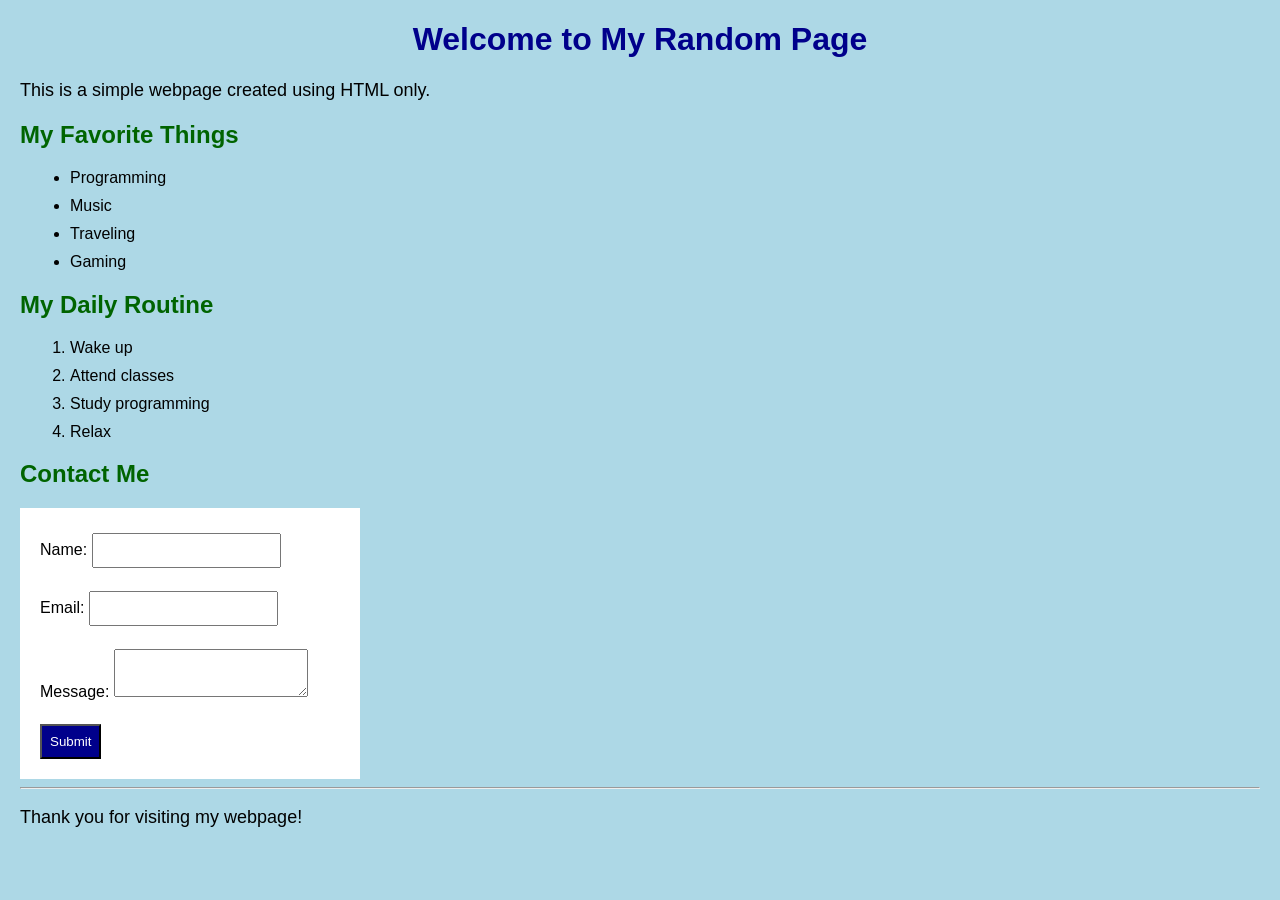
==== index.html @ fa25a8d3 "Lab Task Done" ====
<!DOCTYPE html>
<html>
<head>
    <title>My Random Page</title>
    <link rel="stylesheet" href="style.css">
    
</head>
<body>

    <h1>Welcome to My Random Page</h1>

    <p>This is a simple webpage created using HTML only.</p>

    <h2>My Favorite Things</h2>

  <ul>
        <li>Programming</li>
        <li>Music</li>
        <li>Traveling</li>
        <li>Gaming</li>
    </ul>

    <h2>My Daily Routine</h2>

    <ol>
        <li>Wake up</li>
        <li>Attend classes</li>
        <li>Study programming</li>
        <li>Relax</li>
    </ol>

    <h2>Contact Me</h2>

    <form>
        <label for="name">Name:</label>
        <input type="text" id="name" name="name">

        <br><br>

        <label for="email">Email:</label>
        <input type="email" id="email" name="email">

        <br><br>

        <label for="message">Message:</label>
        <textarea id="message" name="message"></textarea>

        <br><br>

        <input type="submit" value="Submit">
    </form>

    <hr>

    <p>Thank you for visiting my webpage!</p>

</body>
</html>
---- style.css ----
body {
    font-family: Arial, sans-serif;
    background-color: lightblue;
    margin: 20px;
}

h1 {
    color: darkblue;
    text-align: center;
}

h2 {
    color: darkgreen;
}

p {
    font-size: 18px;
}

li {
    margin: 10px;
}

form {
    background-color: white;
    padding: 20px;
    width: 300px;
}

input, textarea {
    margin-top: 5px;
    padding: 8px;
}

input[type="submit"] {
    background-color: darkblue;
    color: white;
    cursor: pointer;
}
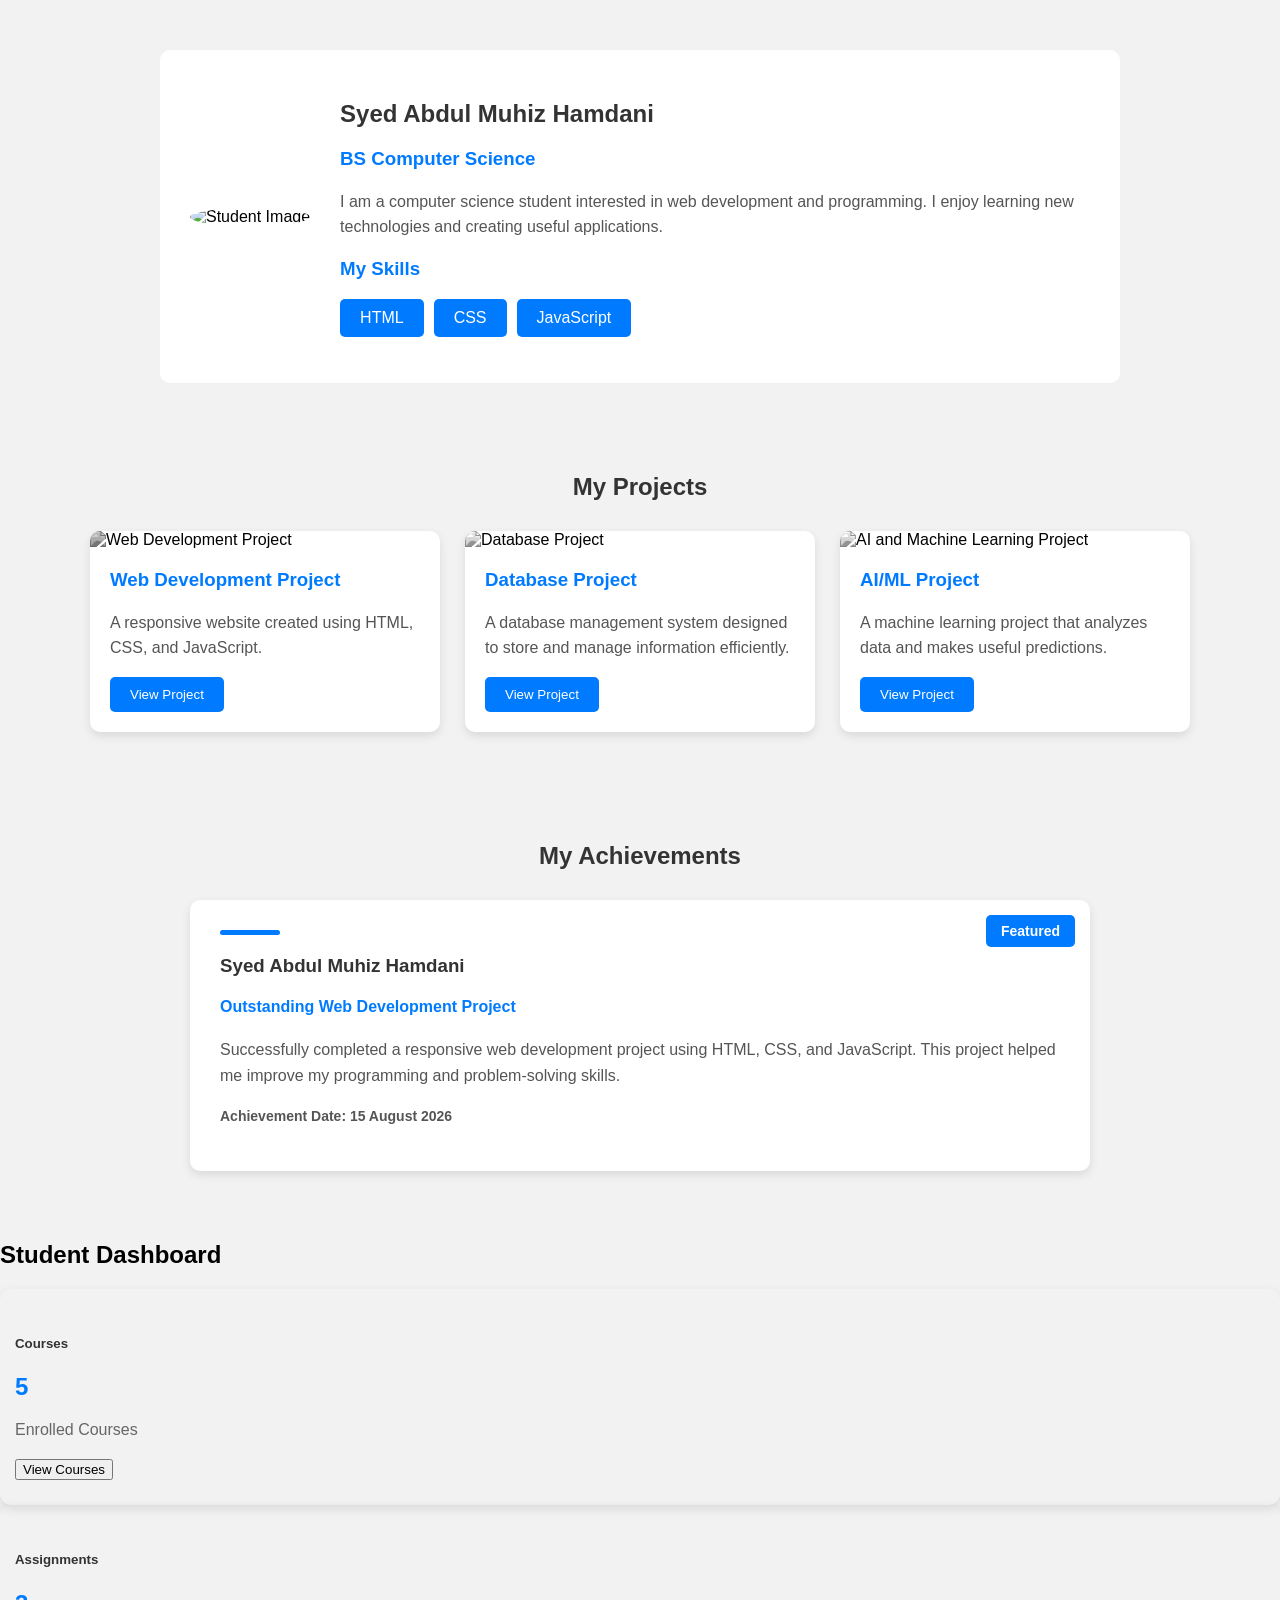
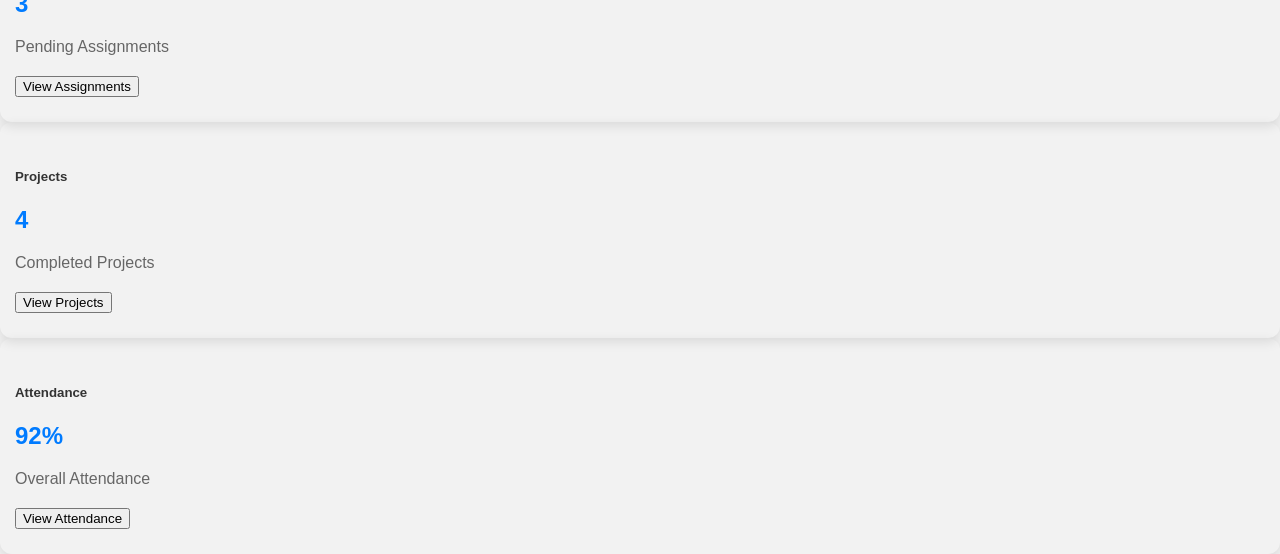
==== commit e727b933: "Complete Lab 2 practical task" ====
--- a/index.html
+++ b/index.html
@@ -1,59 +1,178 @@
 
 <!DOCTYPE html>
-<html>
+<html lang="en">
 <head>
-    <title>My Random Page</title>
+    <meta charset="UTF-8">
+    <meta name="viewport" content="width=device-width, initial-scale=1.0">
+    <title>Student Portfolio</title>
+
+    <link rel="stylesheet" href="bootstrap.css">
     <link rel="stylesheet" href="style.css">
-    
 </head>
 <body>
 
-    <h1>Welcome to My Random Page</h1>
+    <section class="student-profile">
+        <div class="profile-image">
+            <img src="student.jpg" alt="Student Image">
+        </div>
 
-    <p>This is a simple webpage created using HTML only.</p>
+        <div class="profile-info">
+            <h1>Syed Abdul Muhiz Hamdani</h1>
 
-    <h2>My Favorite Things</h2>
+            <h3>BS Computer Science</h3>
 
-  <ul>
-        <li>Programming</li>
-        <li>Music</li>
-        <li>Traveling</li>
-        <li>Gaming</li>
-    </ul>
+            <p>
+                I am a computer science student interested in
+                web development and programming. I enjoy learning
+                new technologies and creating useful applications.
+            </p>
 
-    <h2>My Daily Routine</h2>
+            <h3>My Skills</h3>
 
-    <ol>
-        <li>Wake up</li>
-        <li>Attend classes</li>
-        <li>Study programming</li>
-        <li>Relax</li>
-    </ol>
+            <ul class="skills">
+                <li>HTML</li>
+                <li>CSS</li>
+                <li>JavaScript</li>
+            </ul>
+        </div>
+    </section>
 
-    <h2>Contact Me</h2>
+    <section class="projects-section">
+        <h2>My Projects</h2>
 
-    <form>
-        <label for="name">Name:</label>
-        <input type="text" id="name" name="name">
+        <div class="projects-container">
 
-        <br><br>
+            <div class="project-card">
+                <img
+                    src="https://images.unsplash.com/photo-1498050108023-c5249f4df085?w=600"
+                    alt="Web Development Project"
+                    class="project-image web-image"
+                >
 
-        <label for="email">Email:</label>
-        <input type="email" id="email" name="email">
+                <div class="project-info">
+                    <h3>Web Development Project</h3>
 
-        <br><br>
+                    <p>
+                        A responsive website created using
+                        HTML, CSS, and JavaScript.
+                    </p>
 
-        <label for="message">Message:</label>
-        <textarea id="message" name="message"></textarea>
+                    <button>View Project</button>
+                </div>
+            </div>
 
-        <br><br>
+            <div class="project-card">
+                <img
+                    src="https://images.unsplash.com/photo-1544383835-bda2bc66a55d?w=600"
+                    alt="Database Project"
+                    class="project-image"
+                >
 
-        <input type="submit" value="Submit">
-    </form>
+                <div class="project-info">
+                    <h3>Database Project</h3>
 
-    <hr>
+                    <p>
+                        A database management system designed
+                        to store and manage information efficiently.
+                    </p>
 
-    <p>Thank you for visiting my webpage!</p>
+                    <button>View Project</button>
+                </div>
+            </div>
+
+            <div class="project-card">
+                <img
+                    src="https://images.unsplash.com/photo-1677442136019-21780ecad995?w=600"
+                    alt="AI and Machine Learning Project"
+                    class="project-image"
+                >
+
+                <div class="project-info">
+                    <h3>AI/ML Project</h3>
+
+                    <p>
+                        A machine learning project that analyzes
+                        data and makes useful predictions.
+                    </p>
+
+                    <button>View Project</button>
+                </div>
+            </div>
+
+        </div>
+    </section>
+    
+<section class="achievement-section">
+
+    <h2>My Achievements</h2>
+
+    <div class="achievement-card">
+
+        <span class="featured-badge">Featured</span>
+
+        <h3>Syed Abdul Muhiz Hamdani</h3>
+
+        <h4>Outstanding Web Development Project</h4>
+
+        <p>
+            Successfully completed a responsive web development
+            project using HTML, CSS, and JavaScript. This project
+            helped me improve my programming and problem-solving skills.
+        </p>
+
+        <p class="achievement-date">
+            Achievement Date: 15 August 2026
+        </p>
+
+    </div>
+
+</section>
+
+<section class="container my-5">
+
+    <h2 class="text-center mb-4">Student Dashboard</h2>
+
+    <div class="d-flex justify-content-between align-items-stretch flex-wrap gap-3">
+
+        <div class="card dashboard-card flex-fill">
+            <div class="card-body text-center">
+                <h5 class="card-title">Courses</h5>
+                <h2 class="dashboard-number">5</h2>
+                <p class="card-text">Enrolled Courses</p>
+                <button class="btn btn-primary">View Courses</button>
+            </div>
+        </div>
+
+        <div class="card dashboard-card flex-fill">
+            <div class="card-body text-center">
+                <h5 class="card-title">Assignments</h5>
+                <h2 class="dashboard-number">3</h2>
+                <p class="card-text">Pending Assignments</p>
+                <button class="btn btn-success">View Assignments</button>
+            </div>
+        </div>
+
+        <div class="card dashboard-card flex-fill">
+            <div class="card-body text-center">
+                <h5 class="card-title">Projects</h5>
+                <h2 class="dashboard-number">4</h2>
+                <p class="card-text">Completed Projects</p>
+                <button class="btn btn-warning">View Projects</button>
+            </div>
+        </div>
+
+        <div class="card dashboard-card flex-fill">
+            <div class="card-body text-center">
+                <h5 class="card-title">Attendance</h5>
+                <h2 class="dashboard-number">92%</h2>
+                <p class="card-text">Overall Attendance</p>
+                <button class="btn btn-info">View Attendance</button>
+            </div>
+        </div>
+
+    </div>
+
+</section>
 
 </body>
 </html>
--- a/style.css
+++ b/style.css
@@ -1,40 +1,292 @@
 
 body {
+    margin: 0;
     font-family: Arial, sans-serif;
-    background-color: lightblue;
-    margin: 20px;
-}
-
-h1 {
-    color: darkblue;
+    background-color: #f2f2f2;
+}
+
+/* Student Profile */
+
+.student-profile {
+    display: flex;
+    justify-content: center;
+    align-items: center;
+    flex-wrap: wrap;
+    gap: 30px;
+    max-width: 900px;
+    margin: 50px auto;
+    padding: 30px;
+    background-color: white;
+    border-radius: 10px;
+}
+
+.profile-image img {
+    width: 250px;
+    height: 250px;
+    object-fit: cover;
+    border-radius: 50%;
+}
+
+.profile-info {
+    flex: 1;
+    min-width: 250px;
+}
+
+.profile-info h1 {
+    color: #333;
+}
+
+.profile-info h3 {
+    color: #007bff;
+}
+
+.profile-info p {
+    color: #555;
+    line-height: 1.6;
+}
+
+.skills {
+    display: flex;
+    flex-wrap: wrap;
+    gap: 10px;
+    padding: 0;
+    list-style: none;
+}
+
+.skills li {
+    background-color: #007bff;
+    color: white;
+    padding: 10px 20px;
+    border-radius: 5px;
+}
+
+/* Projects Section */
+
+.projects-section {
+    max-width: 1100px;
+    margin: 50px auto;
+    padding: 20px;
+}
+
+.projects-section h2 {
     text-align: center;
-}
-
-h2 {
-    color: darkgreen;
-}
-
-p {
-    font-size: 18px;
-}
-
-li {
-    margin: 10px;
-}
-
-form {
+    color: #333;
+    margin-bottom: 30px;
+}
+
+.projects-container {
+    display: flex;
+    justify-content: center;
+    align-items: stretch;
+    flex-wrap: wrap;
+    gap: 25px;
+}
+
+.project-card {
+    flex: 1 1 280px;
+    max-width: 350px;
     background-color: white;
+    border-radius: 10px;
+    overflow: hidden;
+    box-shadow: 0 4px 10px rgba(0, 0, 0, 0.1);
+    transition: transform 0.3s ease, box-shadow 0.3s ease;
+}
+
+.project-card:hover {
+    transform: translateY(-10px) scale(1.02);
+    box-shadow: 0 8px 20px rgba(0, 0, 0, 0.2);
+}
+
+.project-image {
+    width: 100%;
+    height: 200px;
+    object-fit: cover;
+    filter: grayscale(100%);
+    transition: filter 0.3s ease;
+}
+
+.project-image:hover {
+    filter: grayscale(0%);
+}
+
+.web-image {
+    filter: grayscale(100%) brightness(80%);
+}
+
+.web-image:hover {
+    filter: grayscale(0%) brightness(100%);
+}
+
+.project-info {
     padding: 20px;
-    width: 300px;
-}
-
-input, textarea {
-    margin-top: 5px;
-    padding: 8px;
-}
-
-input[type="submit"] {
-    background-color: darkblue;
+}
+
+.project-info h3 {
+    color: #007bff;
+    margin-top: 0;
+}
+
+.project-info p {
+    color: #555;
+    line-height: 1.6;
+}
+
+.project-info button {
+    background-color: #007bff;
     color: white;
+    border: none;
+    padding: 10px 20px;
+    border-radius: 5px;
     cursor: pointer;
+    transition: background-color 0.3s ease;
+}
+
+.project-info button:hover {
+    background-color: #0056b3;
+}
+
+/* Mobile Responsive Design */
+
+@media (max-width: 600px) {
+    .student-profile {
+        flex-direction: column;
+        text-align: center;
+        margin: 20px;
+    }
+
+    .profile-info {
+        min-width: 0;
+    }
+
+    .skills {
+        justify-content: center;
+    }
+
+    .projects-section {
+        margin: 20px auto;
+    }
+
+    .projects-container {
+        flex-direction: column;
+        align-items: center;
+    }
+
+    .project-card {
+        width: 100%;
+        max-width: 400px;
+        flex: none;
+    }
+}
+
+/* Achievement Section */
+
+.achievement-section {
+    max-width: 900px;
+    margin: 50px auto;
+    padding: 20px;
+}
+
+.achievement-section h2 {
+    text-align: center;
+    color: #333;
+    margin-bottom: 30px;
+}
+
+.achievement-card {
+    position: relative;
+    background-color: white;
+    padding: 30px;
+    border-radius: 10px;
+    box-shadow: 0 4px 10px rgba(0, 0, 0, 0.1);
+    overflow: hidden;
+}
+
+.achievement-card::before {
+    content: "";
+    display: block;
+    width: 60px;
+    height: 5px;
+    background-color: #007bff;
+    margin-bottom: 20px;
+    border-radius: 5px;
+}
+
+.achievement-card h3 {
+    color: #333;
+}
+
+.achievement-card h4 {
+    color: #007bff;
+}
+
+.achievement-card p {
+    color: #555;
+    line-height: 1.6;
+}
+
+.featured-badge {
+    position: absolute;
+    top: 15px;
+    right: 15px;
+    background-color: #007bff;
+    color: white;
+    padding: 8px 15px;
+    border-radius: 5px;
+    font-size: 14px;
+    font-weight: bold;
+}
+
+.achievement-date {
+    font-weight: bold;
+    font-size: 14px;
+}
+
+@media (max-width: 600px) {
+    .achievement-section {
+        margin: 20px auto;
+    }
+
+    .achievement-card {
+        padding: 20px;
+        padding-top: 55px;
+    }
+
+    .featured-badge {
+        top: 12px;
+        right: 12px;
+    }
+}
+
+/* Student Dashboard */
+
+.dashboard-card {
+    min-width: 220px;
+    border: none;
+    border-radius: 12px;
+    box-shadow: 0 4px 12px rgba(0, 0, 0, 0.1);
+    transition: transform 0.3s ease;
+}
+
+.dashboard-card:hover {
+    transform: translateY(-5px);
+}
+
+.dashboard-card .card-body {
+    padding: 25px 15px;
+}
+
+.dashboard-card .card-title {
+    color: #333;
+    font-weight: bold;
+}
+
+.dashboard-number {
+    color: #007bff;
+    font-weight: bold;
+    margin: 20px 0;
+}
+
+.dashboard-card .card-text {
+    color: #666;
+    margin-bottom: 20px;
 }
